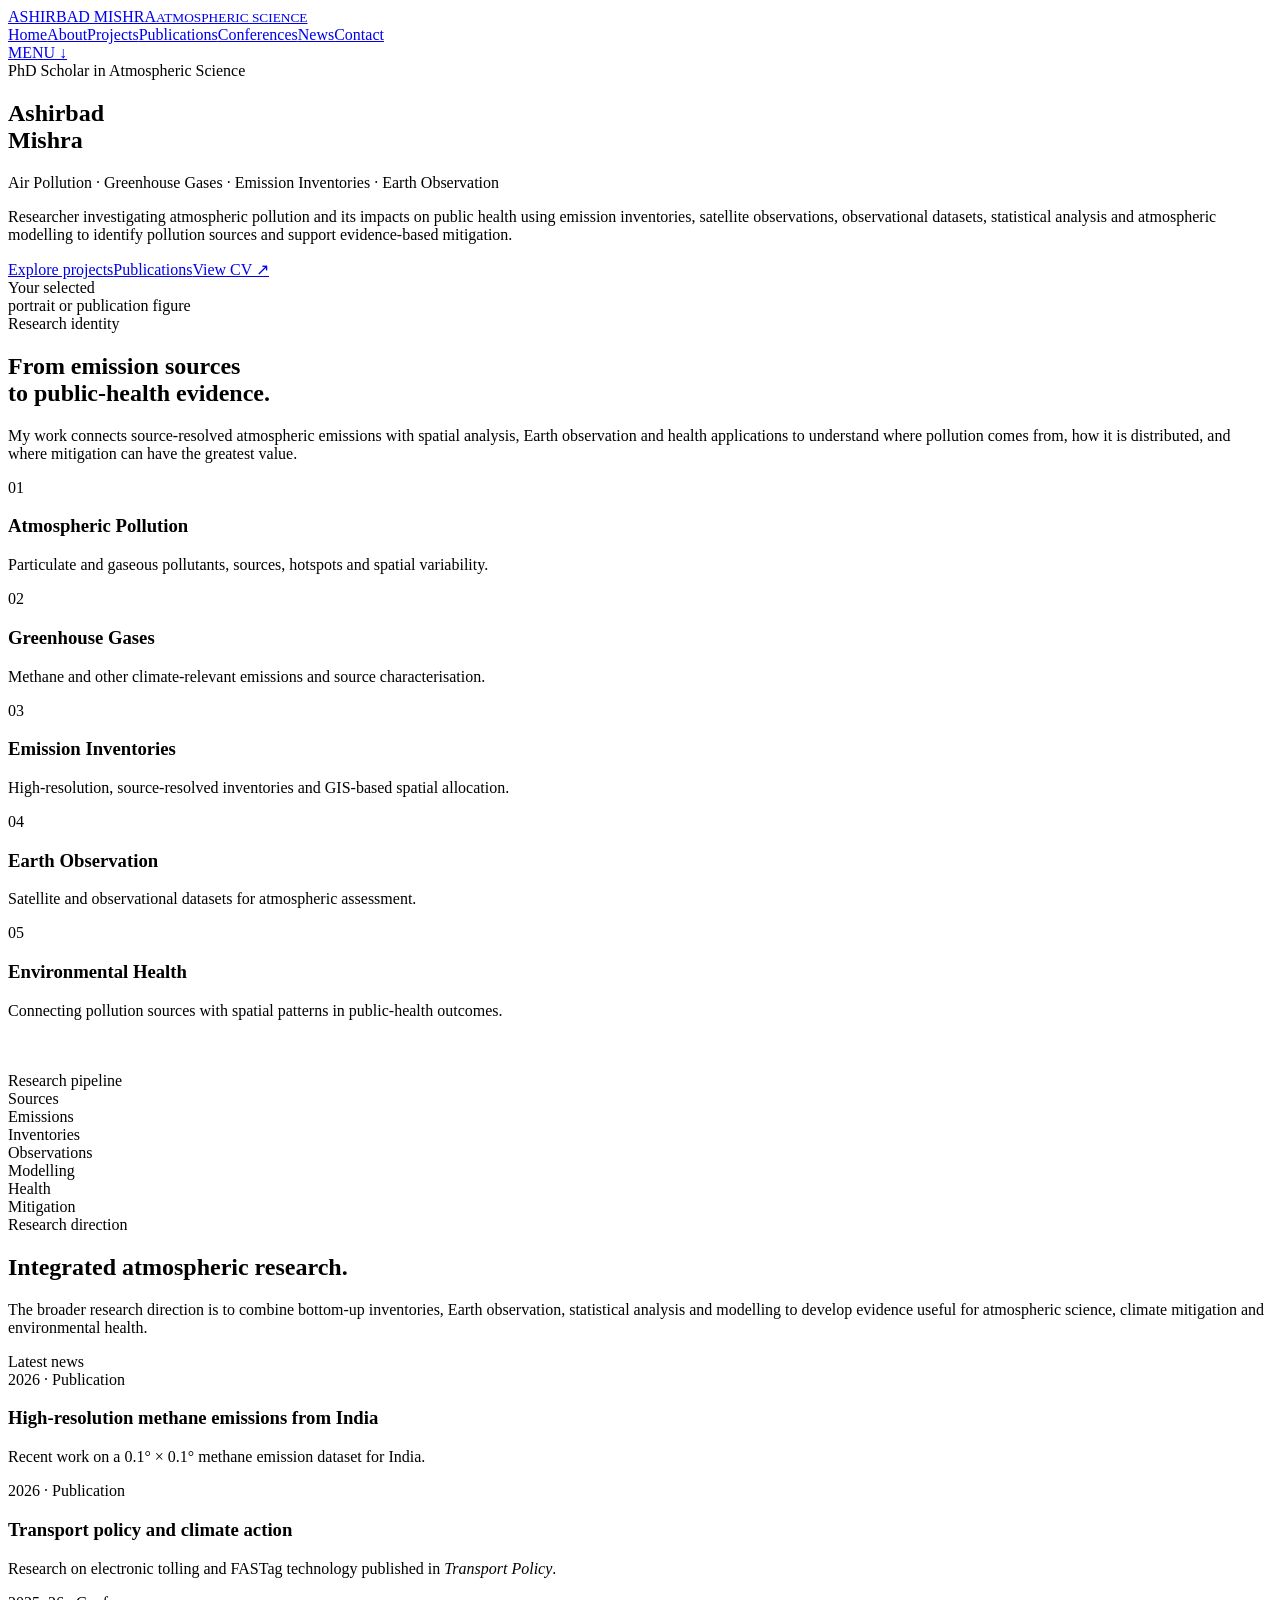
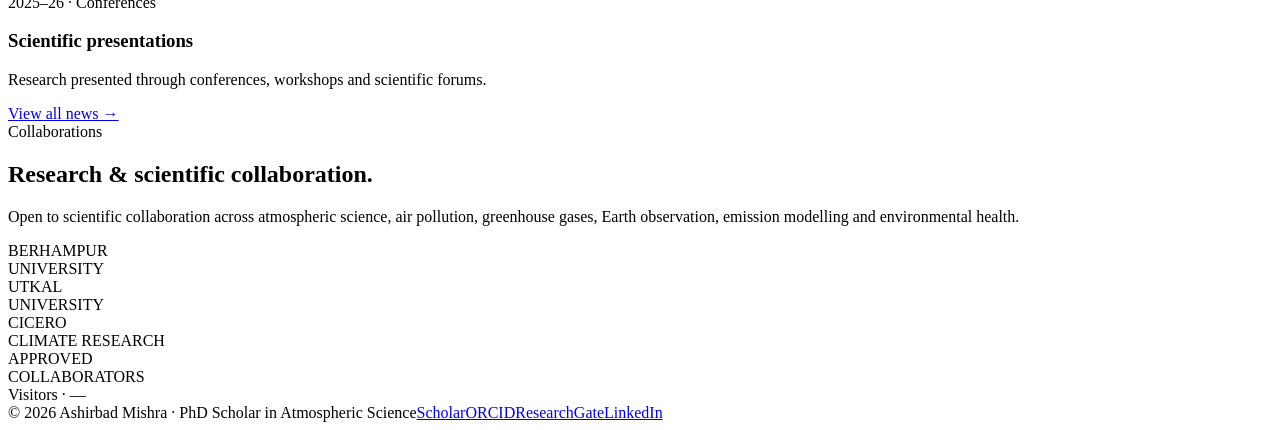
==== index.html @ ce5d40ec "Add files via upload" ====
<!doctype html><html><head><meta charset="utf-8"><meta name="viewport" content="width=device-width,initial-scale=1"><title>Ashirbad Mishra | Atmospheric Science</title><link rel="preconnect" href="https://fonts.googleapis.com"><link rel="preconnect" href="https://fonts.gstatic.com" crossorigin><link href="https://fonts.googleapis.com/css2?family=DM+Sans:wght@400;500;600;700&family=Manrope:wght@500;600;700;800&display=swap" rel="stylesheet"><link rel="stylesheet" href="css/style.css"></head><body><header><div class="wrap nav"><a class="brand" href="index.html">ASHIRBAD MISHRA<small>ATMOSPHERIC SCIENCE</small></a><nav><a href="index.html">Home</a><a href="about.html">About</a><a href="projects.html">Projects</a><a href="publications.html">Publications</a><a href="conferences.html">Conferences</a><a href="news.html">News</a><a href="contact.html">Contact</a></nav><a class="mobile" href="about.html">MENU ↓</a></div></header><main>
<section class="hero"><div class="wrap hero-grid"><div><div class="kicker">PhD Scholar in Atmospheric Science</div><h1>Ashirbad<br>Mishra</h1><div class="role">Air Pollution · Greenhouse Gases · Emission Inventories · Earth Observation</div><p>Researcher investigating atmospheric pollution and its impacts on public health using emission inventories, satellite observations, observational datasets, statistical analysis and atmospheric modelling to identify pollution sources and support evidence-based mitigation.</p><div class="links"><a class="btn primary" href="projects.html">Explore projects</a><a class="btn" href="publications.html">Publications</a><a class="btn" href="assets/CV_Ashirbad_Mishra.pdf" target="_blank">View CV ↗</a></div></div><div class="hero-visual">Your selected<br>portrait or publication figure</div></div></section>
<section><div class="wrap"><div class="eyebrow">Research identity</div><h2>From emission sources<br>to public-health evidence.</h2><p class="lead">My work connects source-resolved atmospheric emissions with spatial analysis, Earth observation and health applications to understand where pollution comes from, how it is distributed, and where mitigation can have the greatest value.</p><div class="themes"><div class="theme"><span>01</span><h3>Atmospheric Pollution</h3><p>Particulate and gaseous pollutants, sources, hotspots and spatial variability.</p></div><div class="theme"><span>02</span><h3>Greenhouse Gases</h3><p>Methane and other climate-relevant emissions and source characterisation.</p></div><div class="theme"><span>03</span><h3>Emission Inventories</h3><p>High-resolution, source-resolved inventories and GIS-based spatial allocation.</p></div><div class="theme"><span>04</span><h3>Earth Observation</h3><p>Satellite and observational datasets for atmospheric assessment.</p></div><div class="theme"><span>05</span><h3>Environmental Health</h3><p>Connecting pollution sources with spatial patterns in public-health outcomes.</p></div></div><div class="eyebrow" style="margin-top:52px">Research pipeline</div><div class="pipeline"><div class="pipe">Sources</div><div class="pipe">Emissions</div><div class="pipe">Inventories</div><div class="pipe">Observations</div><div class="pipe">Modelling</div><div class="pipe">Health</div><div class="pipe">Mitigation</div></div></div></section>
<section><div class="wrap home-latest"><div><div class="eyebrow">Research direction</div><h2>Integrated atmospheric research.</h2><p class="lead">The broader research direction is to combine bottom-up inventories, Earth observation, statistical analysis and modelling to develop evidence useful for atmospheric science, climate mitigation and environmental health.</p></div><div><div class="eyebrow">Latest news</div><div class="news-item"><div class="news-meta">2026 · Publication</div><h3>High-resolution methane emissions from India</h3><p>Recent work on a 0.1° × 0.1° methane emission dataset for India.</p></div><div class="news-item"><div class="news-meta">2026 · Publication</div><h3>Transport policy and climate action</h3><p>Research on electronic tolling and FASTag technology published in <em>Transport Policy</em>.</p></div><div class="news-item"><div class="news-meta">2025–26 · Conferences</div><h3>Scientific presentations</h3><p>Research presented through conferences, workshops and scientific forums.</p></div><a class="doi" href="news.html">View all news →</a></div></div></section>
<section><div class="wrap collabs"><div><div class="eyebrow">Collaborations</div><h2>Research & scientific collaboration.</h2><p class="lead">Open to scientific collaboration across atmospheric science, air pollution, greenhouse gases, Earth observation, emission modelling and environmental health.</p></div><div class="logos"><div class="logo-box">BERHAMPUR<br>UNIVERSITY</div><div class="logo-box">UTKAL<br>UNIVERSITY</div><div class="logo-box">CICERO<br>CLIMATE RESEARCH</div><div class="logo-box">APPROVED<br>COLLABORATORS</div></div></div></section>
<div class="counter">Visitors · <span id="visitor-count">—</span></div></main><footer><div class="wrap footer"><span>© 2026 Ashirbad Mishra · PhD Scholar in Atmospheric Science</span><span class="footer-links"><a href="https://scholar.google.com/citations?user=b5Xo5PAAAAAJ&hl=en">Scholar</a><a href="https://orcid.org/0009-0001-2352-3678">ORCID</a><a href="https://www.researchgate.net/profile/Ashirbad-Mishra-4">ResearchGate</a><a href="https://www.linkedin.com/in/ashirbad-mishra-577418106">LinkedIn</a></span></div></footer><script src="js/main.js"></script></body></html>
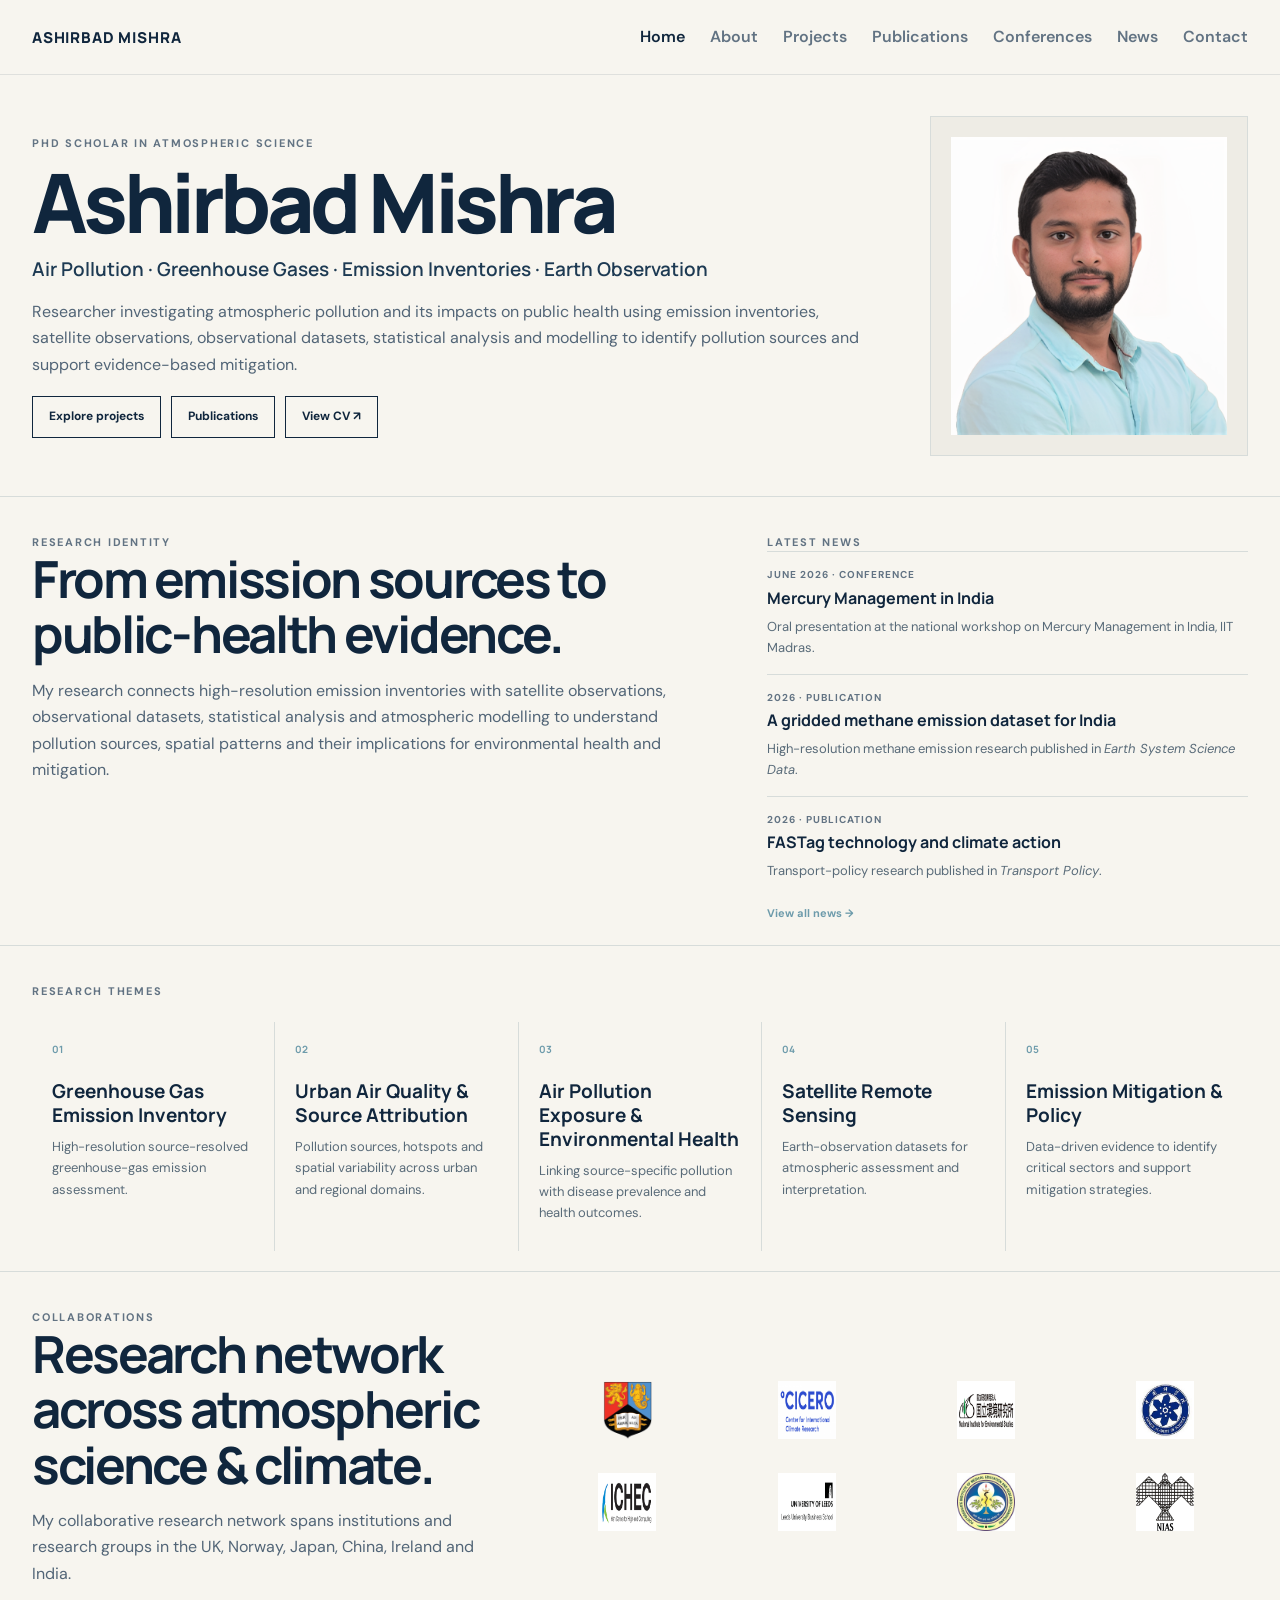
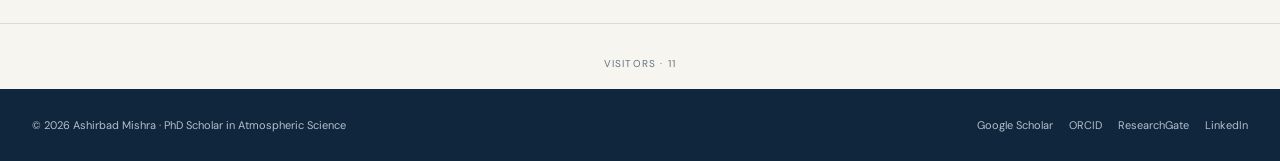
==== commit f499c700: "Add files via upload" ====
--- a/index.html
+++ b/index.html
@@ -1,6 +1,46 @@
-<!doctype html><html><head><meta charset="utf-8"><meta name="viewport" content="width=device-width,initial-scale=1"><title>Ashirbad Mishra | Atmospheric Science</title><link rel="preconnect" href="https://fonts.googleapis.com"><link rel="preconnect" href="https://fonts.gstatic.com" crossorigin><link href="https://fonts.googleapis.com/css2?family=DM+Sans:wght@400;500;600;700&family=Manrope:wght@500;600;700;800&display=swap" rel="stylesheet"><link rel="stylesheet" href="css/style.css"></head><body><header><div class="wrap nav"><a class="brand" href="index.html">ASHIRBAD MISHRA<small>ATMOSPHERIC SCIENCE</small></a><nav><a href="index.html">Home</a><a href="about.html">About</a><a href="projects.html">Projects</a><a href="publications.html">Publications</a><a href="conferences.html">Conferences</a><a href="news.html">News</a><a href="contact.html">Contact</a></nav><a class="mobile" href="about.html">MENU ↓</a></div></header><main>
-<section class="hero"><div class="wrap hero-grid"><div><div class="kicker">PhD Scholar in Atmospheric Science</div><h1>Ashirbad<br>Mishra</h1><div class="role">Air Pollution · Greenhouse Gases · Emission Inventories · Earth Observation</div><p>Researcher investigating atmospheric pollution and its impacts on public health using emission inventories, satellite observations, observational datasets, statistical analysis and atmospheric modelling to identify pollution sources and support evidence-based mitigation.</p><div class="links"><a class="btn primary" href="projects.html">Explore projects</a><a class="btn" href="publications.html">Publications</a><a class="btn" href="assets/CV_Ashirbad_Mishra.pdf" target="_blank">View CV ↗</a></div></div><div class="hero-visual">Your selected<br>portrait or publication figure</div></div></section>
-<section><div class="wrap"><div class="eyebrow">Research identity</div><h2>From emission sources<br>to public-health evidence.</h2><p class="lead">My work connects source-resolved atmospheric emissions with spatial analysis, Earth observation and health applications to understand where pollution comes from, how it is distributed, and where mitigation can have the greatest value.</p><div class="themes"><div class="theme"><span>01</span><h3>Atmospheric Pollution</h3><p>Particulate and gaseous pollutants, sources, hotspots and spatial variability.</p></div><div class="theme"><span>02</span><h3>Greenhouse Gases</h3><p>Methane and other climate-relevant emissions and source characterisation.</p></div><div class="theme"><span>03</span><h3>Emission Inventories</h3><p>High-resolution, source-resolved inventories and GIS-based spatial allocation.</p></div><div class="theme"><span>04</span><h3>Earth Observation</h3><p>Satellite and observational datasets for atmospheric assessment.</p></div><div class="theme"><span>05</span><h3>Environmental Health</h3><p>Connecting pollution sources with spatial patterns in public-health outcomes.</p></div></div><div class="eyebrow" style="margin-top:52px">Research pipeline</div><div class="pipeline"><div class="pipe">Sources</div><div class="pipe">Emissions</div><div class="pipe">Inventories</div><div class="pipe">Observations</div><div class="pipe">Modelling</div><div class="pipe">Health</div><div class="pipe">Mitigation</div></div></div></section>
-<section><div class="wrap home-latest"><div><div class="eyebrow">Research direction</div><h2>Integrated atmospheric research.</h2><p class="lead">The broader research direction is to combine bottom-up inventories, Earth observation, statistical analysis and modelling to develop evidence useful for atmospheric science, climate mitigation and environmental health.</p></div><div><div class="eyebrow">Latest news</div><div class="news-item"><div class="news-meta">2026 · Publication</div><h3>High-resolution methane emissions from India</h3><p>Recent work on a 0.1° × 0.1° methane emission dataset for India.</p></div><div class="news-item"><div class="news-meta">2026 · Publication</div><h3>Transport policy and climate action</h3><p>Research on electronic tolling and FASTag technology published in <em>Transport Policy</em>.</p></div><div class="news-item"><div class="news-meta">2025–26 · Conferences</div><h3>Scientific presentations</h3><p>Research presented through conferences, workshops and scientific forums.</p></div><a class="doi" href="news.html">View all news →</a></div></div></section>
-<section><div class="wrap collabs"><div><div class="eyebrow">Collaborations</div><h2>Research & scientific collaboration.</h2><p class="lead">Open to scientific collaboration across atmospheric science, air pollution, greenhouse gases, Earth observation, emission modelling and environmental health.</p></div><div class="logos"><div class="logo-box">BERHAMPUR<br>UNIVERSITY</div><div class="logo-box">UTKAL<br>UNIVERSITY</div><div class="logo-box">CICERO<br>CLIMATE RESEARCH</div><div class="logo-box">APPROVED<br>COLLABORATORS</div></div></div></section>
-<div class="counter">Visitors · <span id="visitor-count">—</span></div></main><footer><div class="wrap footer"><span>© 2026 Ashirbad Mishra · PhD Scholar in Atmospheric Science</span><span class="footer-links"><a href="https://scholar.google.com/citations?user=b5Xo5PAAAAAJ&hl=en">Scholar</a><a href="https://orcid.org/0009-0001-2352-3678">ORCID</a><a href="https://www.researchgate.net/profile/Ashirbad-Mishra-4">ResearchGate</a><a href="https://www.linkedin.com/in/ashirbad-mishra-577418106">LinkedIn</a></span></div></footer><script src="js/main.js"></script></body></html>+<!doctype html><html lang="en"><head><meta charset="utf-8"><meta name="viewport" content="width=device-width,initial-scale=1"><meta name="description" content="Ashirbad Mishra — atmospheric science researcher."><link rel="preconnect" href="https://fonts.googleapis.com"><link rel="preconnect" href="https://fonts.gstatic.com" crossorigin><link href="https://fonts.googleapis.com/css2?family=DM+Sans:wght@400;500;600;700&family=Manrope:wght@500;600;700;800&display=swap" rel="stylesheet"><link rel="stylesheet" href="css/style.css"><title>Ashirbad Mishra | Atmospheric Science</title></head><body><header><div class="wrap nav"><a class="brand" href="index.html">ASHIRBAD MISHRA</a><nav><a href="index.html">Home</a><a href="about.html">About</a><a href="projects.html">Projects</a><a href="publications.html">Publications</a><a href="conferences.html">Conferences</a><a href="news.html">News</a><a href="contact.html">Contact</a></nav></div></header><main>
+<section class="hero"><div class="wrap hero-grid"><div><!-- EDIT TEXT: professional title / current position -->
+<div class="kicker">PhD Scholar in Atmospheric Science</div><!-- EDIT TEXT: name -->
+<h1>Ashirbad Mishra</h1><!-- EDIT TEXT: research keywords shown in the hero -->
+<div class="role">Air Pollution · Greenhouse Gases · Emission Inventories · Earth Observation</div><!-- EDIT TEXT: hero research summary -->
+<p>Researcher investigating atmospheric pollution and its impacts on public health using emission inventories, satellite observations, observational datasets, statistical analysis and modelling to identify pollution sources and support evidence-based mitigation.</p><div class="links"><a class="btn primary" href="projects.html">Explore projects</a><a class="btn" href="publications.html">Publications</a><a class="btn" href="assets/CV_Ashirbad_Mishra.pdf" target="_blank">View CV ↗</a></div></div><!-- EDIT IMAGE: replace assets/images/Ashirbad Photo.png when you want a different hero portrait. -->
+<div class="hero-image">
+  <img src="assets/images/Ashirbad Photo.png" alt="Ashirbad Mishra">
+</div></div></section>
+<section><div class="wrap intro-grid"><div><!-- EDIT TEXT: research identity section -->
+<div class="eyebrow">Research identity</div><h2>From emission sources to public-health evidence.</h2><p class="lead">My research connects high-resolution emission inventories with satellite observations, observational datasets, statistical analysis and atmospheric modelling to understand pollution sources, spatial patterns and their implications for environmental health and mitigation.</p></div><div><!-- EDIT TEXT: latest-news items can be updated here -->
+<div class="eyebrow">Latest news</div>
+<div class="news-item"><div class="news-meta">June 2026 · Conference</div><h3>Mercury Management in India</h3><p>Oral presentation at the national workshop on Mercury Management in India, IIT Madras.</p></div>
+<div class="news-item"><div class="news-meta">2026 · Publication</div><h3>A gridded methane emission dataset for India</h3><p>High-resolution methane emission research published in <em>Earth System Science Data</em>.</p></div>
+<div class="news-item"><div class="news-meta">2026 · Publication</div><h3>FASTag technology and climate action</h3><p>Transport-policy research published in <em>Transport Policy</em>.</p></div>
+<a class="doi" href="news.html">View all news →</a></div></div></section>
+<section><div class="wrap"><!-- EDIT TEXT: research themes -->
+<div class="eyebrow">Research themes</div><div class="themes">
+<div class="theme"><span>01</span><h3>Greenhouse Gas Emission Inventory</h3><p>High-resolution source-resolved greenhouse-gas emission assessment.</p></div>
+<div class="theme"><span>02</span><h3>Urban Air Quality & Source Attribution</h3><p>Pollution sources, hotspots and spatial variability across urban and regional domains.</p></div>
+<div class="theme"><span>03</span><h3>Air Pollution Exposure & Environmental Health</h3><p>Linking source-specific pollution with disease prevalence and health outcomes.</p></div>
+<div class="theme"><span>04</span><h3>Satellite Remote Sensing</h3><p>Earth-observation datasets for atmospheric assessment and interpretation.</p></div>
+<div class="theme"><span>05</span><h3>Emission Mitigation & Policy</h3><p>Data-driven evidence to identify critical sectors and support mitigation strategies.</p></div>
+</div></div></section>
+<section><div class="wrap collabs"><div><div class="eyebrow">Collaborations</div><h2>Research network across atmospheric science & climate.</h2><p class="lead">My collaborative research network spans institutions and research groups in the UK, Norway, Japan, China, Ireland and India.</p></div><div class="logos">
+<!-- EDIT LOGO: replace the image path/alt text when an institution's approved logo changes. -->
+<div class="logo-box"><img src="assets/logos/Birmingham.png" alt="University of Birmingham"></div>
+<div class="logo-box"><img src="assets/logos/Cicero.png" alt="CICERO, Norway"></div>
+<div class="logo-box"><img src="assets/logos/logo-nies.png" alt="National Institute for Environmental Studies, Japan"></div>
+<div class="logo-box"><img src="assets/logos/download-cHIENA.jpeg" alt="Chinese Academy of Sciences, China"></div>
+<div class="logo-box"><img src="assets/logos/ICHEC.png" alt="ICHEC, Ireland"></div>
+<div class="logo-box"><img src="assets/logos/download-LEEDS.png" alt="University of Leeds"></div>
+<div class="logo-box"><img src="assets/logos/PGIMER.jpeg" alt="PGIMER, India"></div>
+<div class="logo-box"><img src="assets/logos/National_Institute_of_Advanced_Studies_Logo.png" alt="National Institute of Advanced Studies, India"></div>
+</div></div></section>
+<div class="counter">Visitors · <span id="visitor-count">—</span></div></main><footer><div class="wrap footer"><span>© 2026 Ashirbad Mishra · PhD Scholar in Atmospheric Science</span><span class="footer-links"><a href="https://scholar.google.com/citations?user=b5Xo5PAAAAAJ&hl=en" target="_blank">Google Scholar</a><a href="https://orcid.org/0009-0001-2352-3678" target="_blank">ORCID</a><a href="https://www.researchgate.net/profile/Ashirbad-Mishra-4" target="_blank">ResearchGate</a><a href="https://www.linkedin.com/in/ashirbad-mishra-577418106" target="_blank">LinkedIn</a></span></div></footer><script src="js/main.js"></script><script>const k="am_visit_count";let c=Number(localStorage.getItem(k)||10);c++;localStorage.setItem(k,c);document.getElementById("visitor-count").textContent=c.toLocaleString();</script>
+<script>
+(function () {
+    const visitorCount = 10;
+    const counter = document.querySelector('[data-visitor-count]');
+    if (counter) counter.textContent = visitorCount.toLocaleString();
+    localStorage.setItem('visitorCount', String(visitorCount));
+})();
+</script>
+
+</body></html>
--- a/css/style.css
+++ b/css/style.css
@@ -0,0 +1,174 @@
+:root{--navy:#10263d;--navy2:#1d3a53;--slate:#627383;--muted:#8b98a2;--paper:#f7f5ef;--white:#fffdf8;--line:#d7dcda;--accent:#6d9bab;--max:1320px}
+*{box-sizing:border-box}html{scroll-behavior:smooth}body{margin:0;background:var(--paper);color:var(--navy);font-family:"DM Sans",Arial,sans-serif;line-height:1.65}a{color:inherit;text-decoration:none}img{max-width:100%;display:block}.wrap{width:min(var(--max),calc(100% - 64px));margin:auto}
+header{position:sticky;top:0;z-index:20;background:rgba(247,245,239,.96);backdrop-filter:blur(14px);border-bottom:1px solid rgba(16,38,61,.1)}.nav{min-height:74px;display:flex;align-items:center;justify-content:space-between;gap:30px}.brand{font:800 15px/1 Manrope,Arial;letter-spacing:.055em;white-space:nowrap}nav{display:flex;gap:25px;font-size:16px;font-weight:600;color:var(--slate)}nav a:hover,nav a.active{color:var(--navy)}
+.hero{padding:25px 0 40px;border-bottom:1px solid var(--line)}.hero-grid{display:grid;grid-template-columns:minmax(0,1.45fr) minmax(280px,.55fr);gap:60px;align-items:center}.kicker,.eyebrow{font-size:11px;letter-spacing:.16em;text-transform:uppercase;color:var(--slate);font-weight:700}.hero h1{font:800 clamp(46px,7vw,82px)/.98 Manrope,Arial;letter-spacing:-.055em;margin:10px 0 14px;white-space:nowrap}.role{font:600 19px/1.4 Manrope,Arial;color:var(--navy2);margin-bottom:12px}.hero p,.lead{max-width:850px;color:#526577;font-size:16px}.hero-image{aspect-ratio:auto;border:1px solid var(--line);background:#eeece5;display:flex;align-items:center;justify-content:center;text-align:center;color:var(--muted);font-size:10px;letter-spacing:.13em;text-transform:uppercase;padding:20px}.hero-image img{width:100%;height:100%;object-fit:cover;object-position:center;border:0}.links{display:flex;gap:10px;flex-wrap:wrap;margin-top:18px}.btn{display:inline-flex;align-items:center;justify-content:center;border:1px solid var(--navy);padding:10px 16px;font-size:12px;font-weight:700;min-height:42px;background:transparent}.btn.primary{background:transparent;color:var(--navy)}
+section{padding:20px 0;border-bottom:1px solid var(--line)}h2{font:700 clamp(34px,4vw,52px)/1.08 Manrope,Arial;letter-spacing:-.045em;margin:0 0 10px}h3{font:700 19px/1.25 Manrope,Arial;margin:0 0 8px}.intro-grid{display:grid;grid-template-columns:minmax(0,1fr) minmax(310px,.7fr);gap:48px}.news-item{padding:15px 0;border-top:1px solid var(--line)}.news-meta{font-size:10px;text-transform:uppercase;letter-spacing:.1em;color:var(--slate);font-weight:700}.news-item h3{font-size:16px;margin-top:4px}.news-item p{margin:0;color:#596b79;font-size:13px}
+.themes{display:grid;grid-template-columns:repeat(5,minmax(0,1fr));gap:1px;background:var(--line);margin-top:22px}.theme{background:var(--paper);padding:20px;min-height:150px}.theme span,.tag{font:700 10px Manrope,Arial;color:var(--accent);display:block;margin-bottom:24px}.theme p,.project p{font-size:13px;color:#596b79;margin:0 0 7px}.project p:last-child{margin-bottom:0}.project strong{color:var(--navy);font-weight:700}.collabs{display:grid;grid-template-columns:.8fr 1.2fr;gap:44px;align-items:center}.logos{display:grid;grid-template-columns:repeat(4,minmax(0,1fr));gap:14px}.logo-box{min-height:78px;border:none;display:flex;align-items:center;justify-content:center;text-align:center;padding:10px;color:#7e8c96;font-size:10px}.logo-box img{max-width:100%;max-height:58px;width:auto;height:auto;object-fit:contain}.counter{text-align:center;padding:16px 0;font-size:10px;color:var(--slate);letter-spacing:.12em;text-transform:uppercase}
+.page-head{padding:20px 0 28px;border-bottom:1px solid var(--line)}.page-title{font:700 clamp(42px,5vw,66px)/1.05 Manrope,Arial;letter-spacing:-.05em;margin:4px 0 8px}.page-head p{max-width:850px;color:#596b79;font-size:15px;margin:0}.content{padding:36px 0 55px}.two-col{display:grid;grid-template-columns:minmax(0,1fr) minmax(0,1fr);gap:72px}.timeline{border-top:1px solid var(--line)}.tl{display:grid;grid-template-columns:130px 1fr;gap:25px;padding:19px 0;border-bottom:1px solid var(--line)}.tl time{font-size:11px;color:var(--slate);font-weight:700}.tl p{margin:0;font-size:14px;color:#566777}.skills{display:flex;flex-wrap:wrap;gap:8px}.skill{border:1px solid var(--line);padding:6px 9px;font-size:11px;color:var(--slate)}.metric-grid{display:grid;grid-template-columns:repeat(5,minmax(0,1fr));gap:1px;background:var(--line);margin:0 0 30px}.metric{background:var(--paper);padding:22px}.metric strong{font:800 30px Manrope,Arial;display:block}.metric span{font-size:10px;color:var(--slate);text-transform:uppercase;letter-spacing:.08em}
+.project-grid{display:grid;grid-template-columns:1fr;gap:18px}.project{border:1px solid var(--line);padding:22px;min-height:0}.pub-year,.conf-year{font:700 25px Manrope,Arial;margin:42px 0 10px}.pub,.conf{border-top:1px solid var(--line);padding:20px 0}.pub-title,.conf-title{font:700 17px/1.4 Manrope,Arial}.authors,.venue{font-size:13px;color:#596b79;margin-top:6px}.venue{font-style:italic}.doi{display:inline-block;margin-top:7px;color:var(--accent);font-size:11px;font-weight:700}.contrib{margin-top:9px;color:#425566;font-size:13px}.contrib strong{color:var(--navy)}.conf-type{font-size:11px;font-weight:700;margin-top:9px}.conf-description{max-width:900px;color:#596b79;font-size:13px;margin-top:7px}
+.contact-grid{display:grid;grid-template-columns:.7fr 1.3fr;gap:52px}.contact-list{display:grid;gap:12px;margin-top:18px;font-size:14px}.contact-note{font-size:13px;color:#637381}.form-grid{display:grid;grid-template-columns:1fr 1fr;gap:16px}.field{display:flex;flex-direction:column;gap:6px}.full{grid-column:1/-1}label{font-size:10px;font-weight:700;color:var(--slate);text-transform:uppercase;letter-spacing:.09em}input,textarea,select{font:14px "DM Sans";padding:12px 13px;background:var(--white);border:1px solid var(--line);color:var(--navy);min-height:44px}textarea{min-height:150px;resize:vertical}.edit-note{background:#eef2f0;border:1px solid var(--line);padding:13px 15px;font-size:12px;color:#566777;margin-bottom:24px}
+footer{background:var(--navy);color:#b4c0c9;padding:27px 0;font-size:11px}.footer{display:flex;justify-content:space-between;gap:20px}.footer-links{display:flex;gap:16px}
+@media(max-width:1050px){.themes{grid-template-columns:repeat(2,1fr)}.intro-grid,.collabs,.contact-grid,.two-col{grid-template-columns:1fr}.logos{grid-template-columns:repeat(4,1fr)}.hero-grid{grid-template-columns:1fr}.hero-image{max-width:330px}.project-grid{grid-template-columns:1fr}}
+@media(max-width:720px){.page-head p{white-space:normal}.wrap{width:min(var(--max),calc(100% - 40px))}.nav{min-height:66px}nav{display:none}.hero{padding:52px 0}.hero h1{font-size:45px;white-space:normal}.themes{grid-template-columns:1fr}.metric-grid{grid-template-columns:1fr 1fr}.logos{grid-template-columns:1fr 1fr}.tl{grid-template-columns:1fr;gap:4px}.form-grid{grid-template-columns:1fr}.full{grid-column:auto}.footer{flex-direction:column}.page-head{padding:44px 0 28px}}
+
+.page-head p{max-width:none;white-space:nowrap}.project-layout{display:grid;grid-template-columns:1.2fr 1fr;gap:36px}.counter strong{font:700 32px Manrope}
+
+/* --- Compact scholarly layout refinements --- */
+
+/* Balance the hero portrait with the left text column. */
+.hero-image img,
+.hero-photo img,
+.hero-portrait img {
+    max-height: 300px;
+    height: auto;
+    object-fit: cover;
+}
+
+.hero-image,
+.hero-photo,
+.hero-portrait {
+    align-self: center;
+}
+
+/* Tighter, more intentional page rhythm. */
+main section {
+    margin-bottom: 1rem;
+}
+
+.page-header {
+    margin-bottom: 1.25rem;
+}
+
+.page-header + section,
+.page-header + .section,
+.page-title + section {
+    margin-top: 0.75rem;
+}
+
+/* Publications and conferences: compact but breathable. */
+.publications-section,
+.conferences-section,
+.publication-list,
+.conference-list {
+    gap: 0.5rem;
+}
+
+.publication-item,
+.conference-item,
+.publication-card,
+.conference-card {
+    margin-bottom: 0.85rem;
+    padding-top: 0.85rem;
+    padding-bottom: 0.85rem;
+}
+
+.publication-item h3,
+.conference-item h3,
+.publication-card h3,
+.conference-card h3 {
+    margin-top: 0;
+    margin-bottom: 0.35rem;
+}
+
+.publication-item p,
+.conference-item p,
+.publication-card p,
+.conference-card p {
+    margin-top: 0.25rem;
+    margin-bottom: 0.35rem;
+}
+
+/* Reduce unnecessary vertical gaps between consecutive content blocks. */
+.content-section > * + *,
+section > * + * {
+    margin-top: 0.8rem;
+}
+
+@media (max-width: 768px) {
+    .hero-image img,
+    .hero-photo img,
+    .hero-portrait img {
+        max-height: 300px;
+    }
+
+    main section {
+        margin-bottom: 1rem;
+    }
+
+    .publication-item,
+    .conference-item,
+    .publication-card,
+    .conference-card {
+        margin-bottom: 0.65rem;
+        padding-top: 0.65rem;
+        padding-bottom: 0.65rem;
+    }
+}
+
+
+/* --- Final whitespace correction --- */
+
+/* Keep the hero shadow/card footprint exactly tied to the portrait height. */
+.hero-image,
+.hero-photo,
+.hero-portrait {
+    height: 340px;
+    max-height: 340px;
+    overflow: hidden;
+}
+
+.hero-image img,
+.hero-photo img,
+.hero-portrait img {
+    display: block;
+    height: 100%;
+    max-height: 300px;
+    width: 100%;
+    object-fit: cover;
+}
+
+/* Reduce the significant gap between navigation/header and page heading. */
+header + main,
+.site-header + main,
+.navbar + main,
+nav + main {
+    padding-top: 1rem !important;
+}
+
+.page-header,
+.page-title,
+main > .page-header:first-child,
+main > .page-title:first-child {
+    margin-top: 0 !important;
+    padding-top: 0 !important;
+    margin-bottom: 1rem !important;
+}
+
+.page-header + section,
+.page-title + section,
+.page-header + .section,
+.page-title + .section {
+    margin-top: 0.5rem !important;
+}
+
+@media (max-width: 768px) {
+    .hero-image,
+    .hero-photo,
+    .hero-portrait {
+        height: 360px;
+        max-height: 360px;
+    }
+
+    .hero-image img,
+    .hero-photo img,
+    .hero-portrait img {
+        max-height: 300px;
+    }
+
+    header + main,
+    .site-header + main,
+    .navbar + main,
+    nav + main {
+        padding-top: 0.75rem !important;
+    }
+}
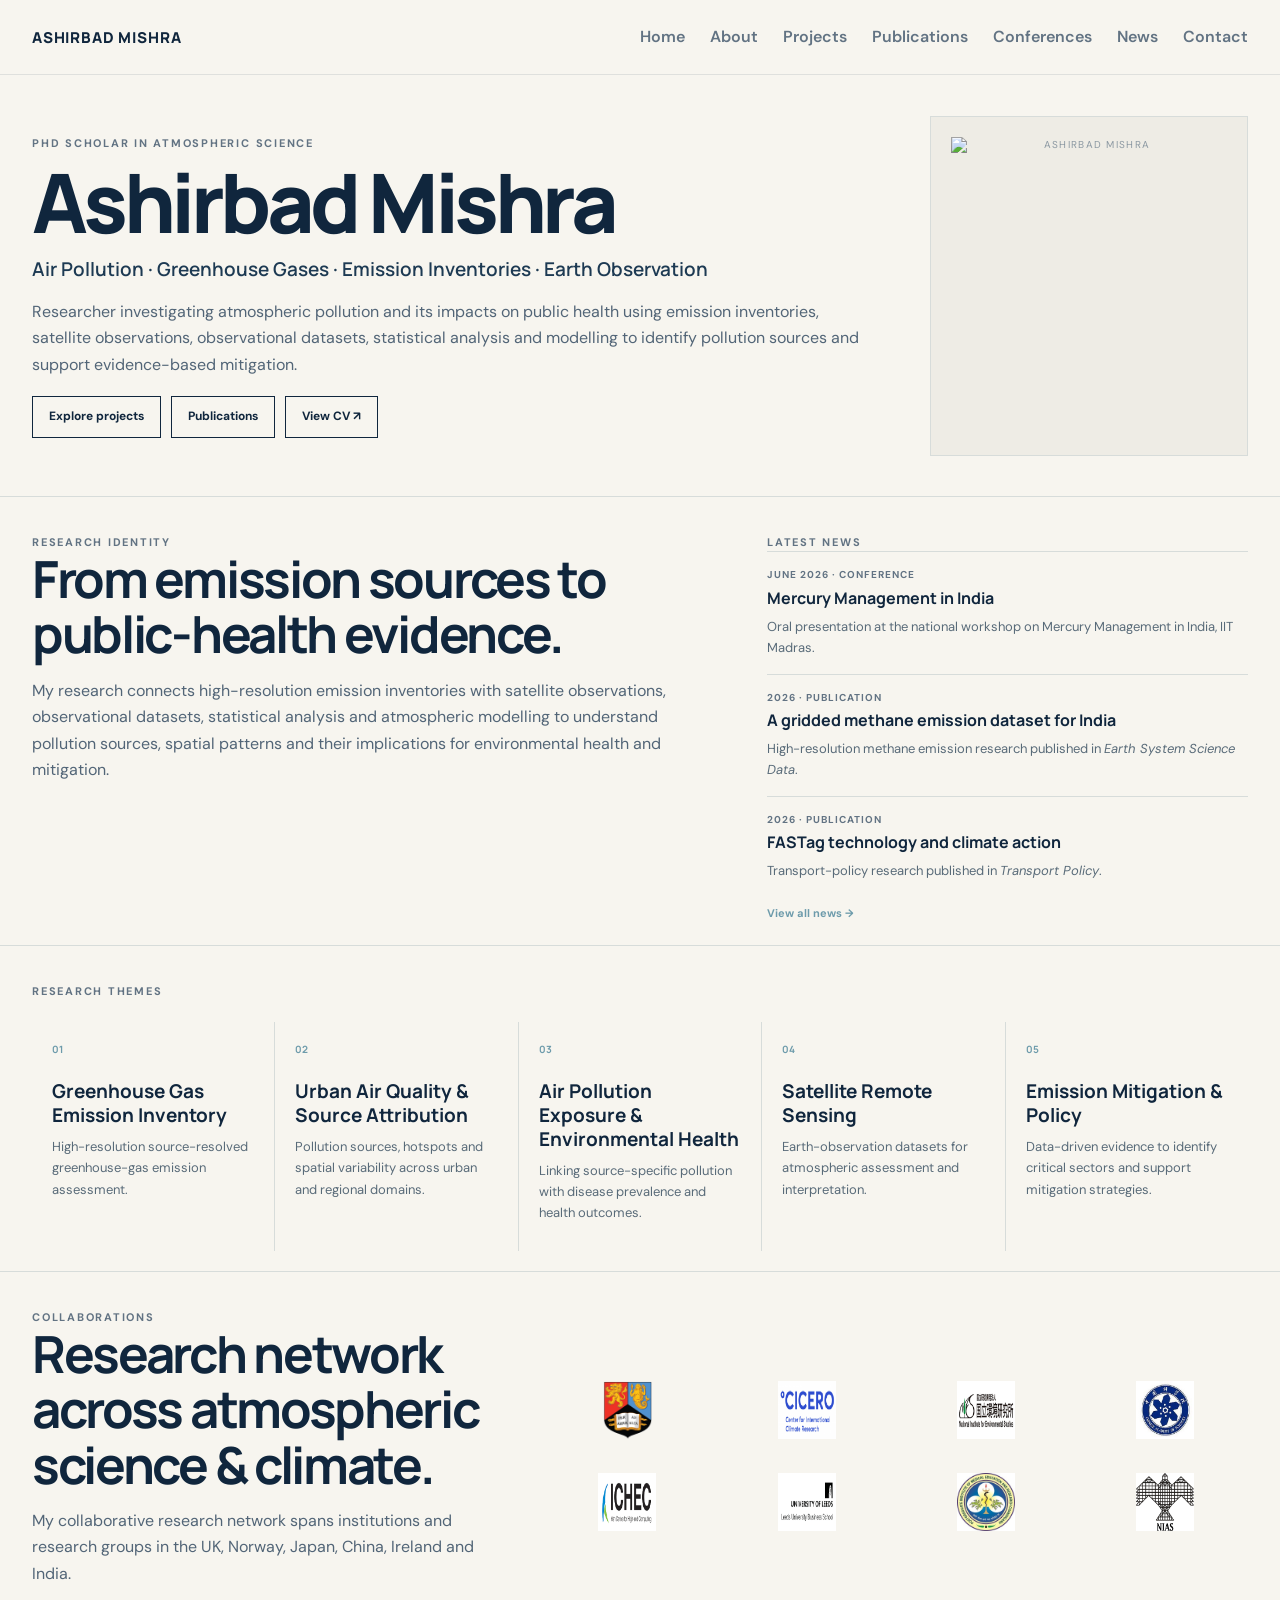
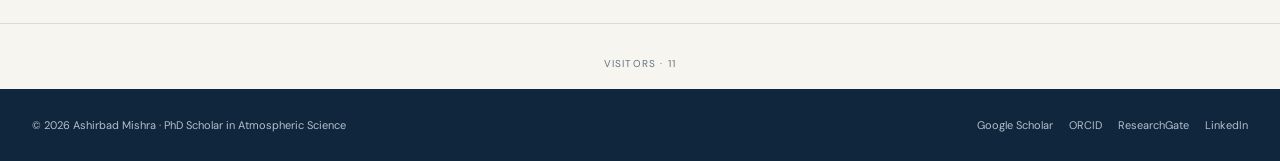
==== commit fa5c9d16: "Add files via upload" ====
--- a/index.html
+++ b/index.html
@@ -5,7 +5,7 @@
 <div class="role">Air Pollution · Greenhouse Gases · Emission Inventories · Earth Observation</div><!-- EDIT TEXT: hero research summary -->
 <p>Researcher investigating atmospheric pollution and its impacts on public health using emission inventories, satellite observations, observational datasets, statistical analysis and modelling to identify pollution sources and support evidence-based mitigation.</p><div class="links"><a class="btn primary" href="projects.html">Explore projects</a><a class="btn" href="publications.html">Publications</a><a class="btn" href="assets/CV_Ashirbad_Mishra.pdf" target="_blank">View CV ↗</a></div></div><!-- EDIT IMAGE: replace assets/images/Ashirbad Photo.png when you want a different hero portrait. -->
 <div class="hero-image">
-  <img src="assets/images/Ashirbad Photo.png" alt="Ashirbad Mishra">
+  <img src="assets/images/Ashirbad_Photo.png" alt="Ashirbad Mishra">
 </div></div></section>
 <section><div class="wrap intro-grid"><div><!-- EDIT TEXT: research identity section -->
 <div class="eyebrow">Research identity</div><h2>From emission sources to public-health evidence.</h2><p class="lead">My research connects high-resolution emission inventories with satellite observations, observational datasets, statistical analysis and atmospheric modelling to understand pollution sources, spatial patterns and their implications for environmental health and mitigation.</p></div><div><!-- EDIT TEXT: latest-news items can be updated here -->
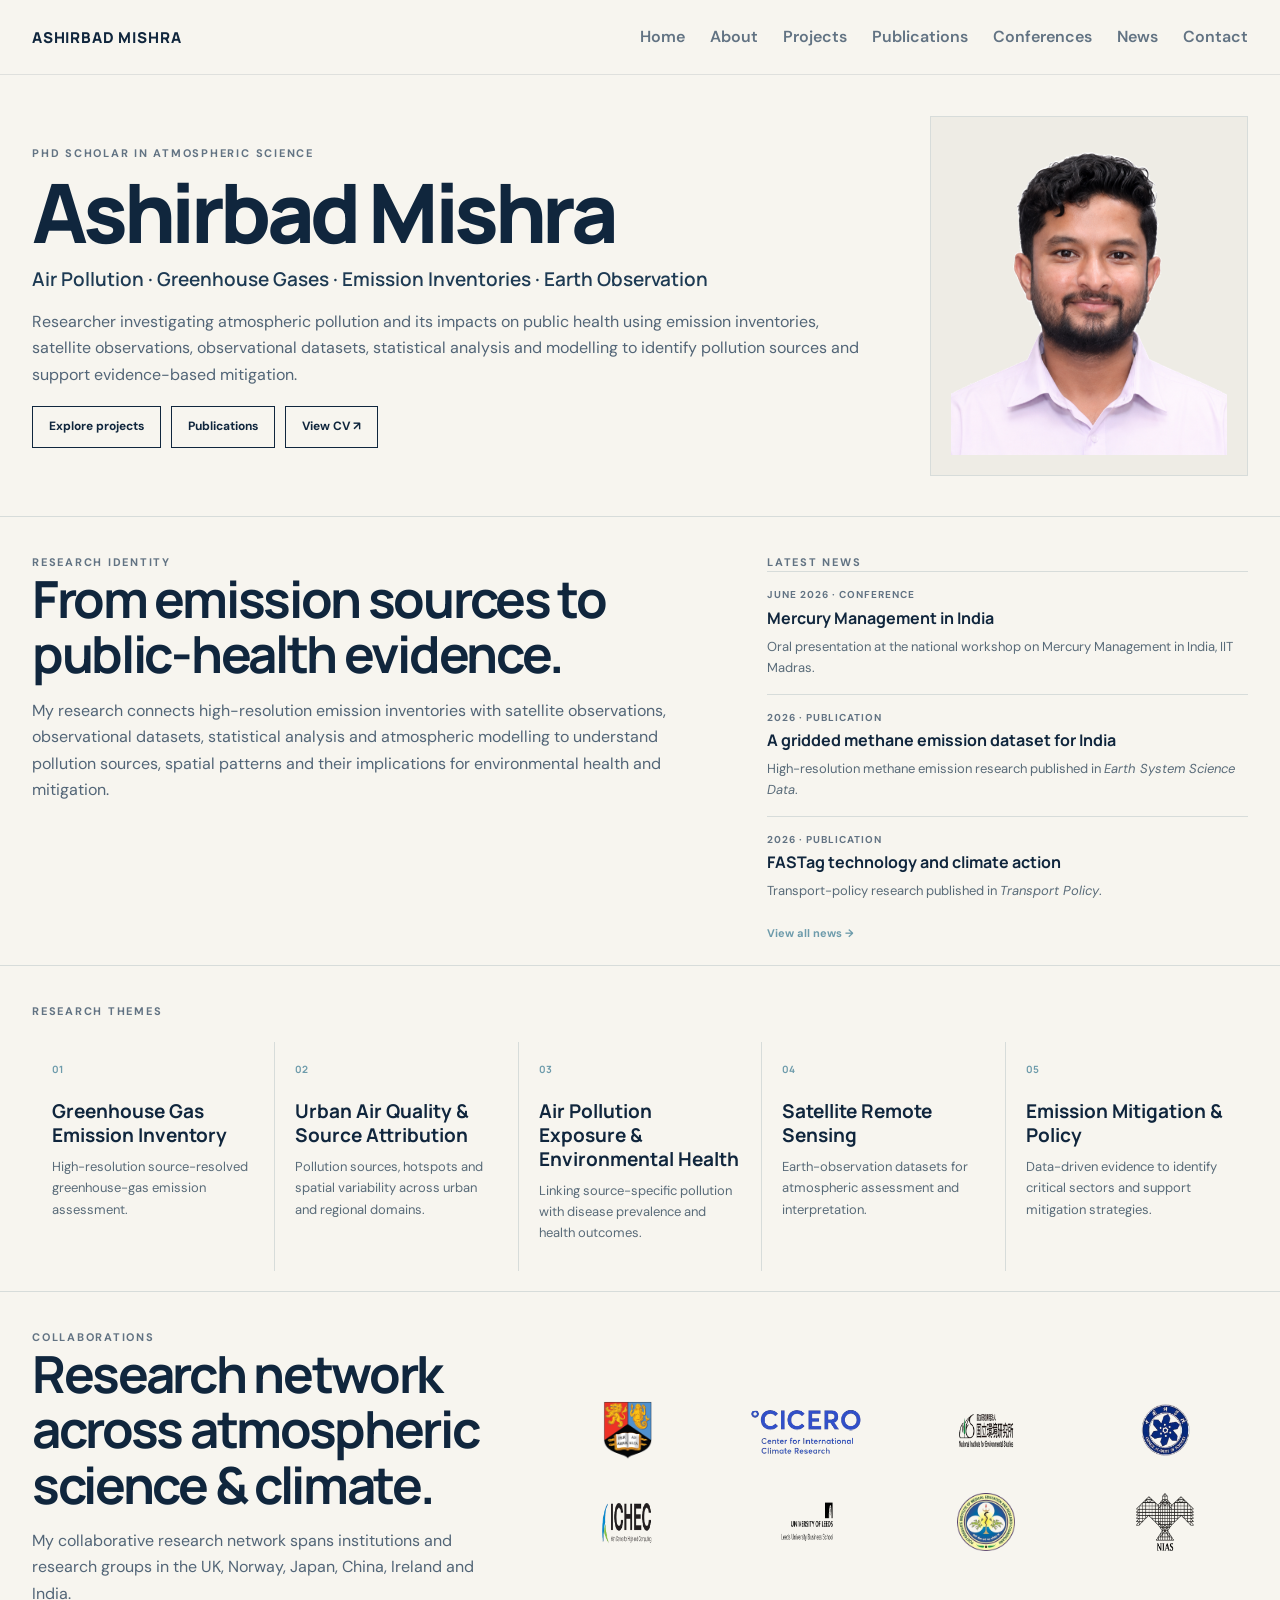
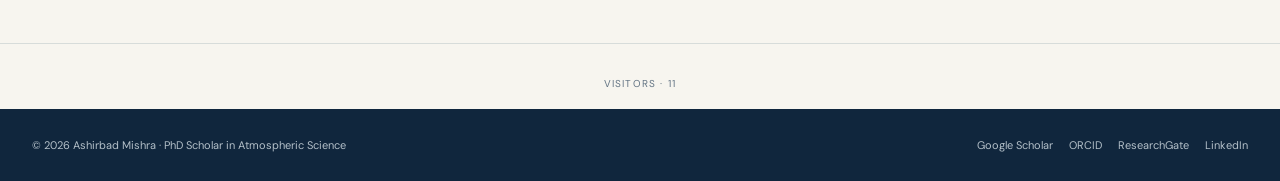
==== commit e474f88b: "Add files via upload" ====
--- a/index.html
+++ b/index.html
@@ -1,4 +1,4 @@
-<!doctype html><html lang="en"><head><meta charset="utf-8"><meta name="viewport" content="width=device-width,initial-scale=1"><meta name="description" content="Ashirbad Mishra — atmospheric science researcher."><link rel="preconnect" href="https://fonts.googleapis.com"><link rel="preconnect" href="https://fonts.gstatic.com" crossorigin><link href="https://fonts.googleapis.com/css2?family=DM+Sans:wght@400;500;600;700&family=Manrope:wght@500;600;700;800&display=swap" rel="stylesheet"><link rel="stylesheet" href="css/style.css"><title>Ashirbad Mishra | Atmospheric Science</title></head><body><header><div class="wrap nav"><a class="brand" href="index.html">ASHIRBAD MISHRA</a><nav><a href="index.html">Home</a><a href="about.html">About</a><a href="projects.html">Projects</a><a href="publications.html">Publications</a><a href="conferences.html">Conferences</a><a href="news.html">News</a><a href="contact.html">Contact</a></nav></div></header><main>
+<!doctype html><html lang="en"><head><meta charset="utf-8"><meta name="viewport" content="width=device-width,initial-scale=1"><meta name="description" content="Ashirbad Mishra — atmospheric science researcher."><link rel="preconnect" href="https://fonts.googleapis.com"><link rel="preconnect" href="https://fonts.gstatic.com" crossorigin><link href="https://fonts.googleapis.com/css2?family=DM+Sans:wght@400;500;600;700&family=Manrope:wght@500;600;700;800&display=swap" rel="stylesheet"><link rel="stylesheet" href="css/style.css"><title>Ashirbad Mishra | Atmospheric Science</title></head><body><header><div class="wrap nav"><a class="brand" href="index.html">ASHIRBAD MISHRA</a><button class="menu-toggle" type="button" aria-label="Open navigation" aria-expanded="false" aria-controls="siteNav"><span></span><span></span><span></span></button><nav id="siteNav"><a href="index.html">Home</a><a href="about.html">About</a><a href="projects.html">Projects</a><a href="publications.html">Publications</a><a href="conferences.html">Conferences</a><a href="news.html">News</a><a href="contact.html">Contact</a></nav></div></header><main>
 <section class="hero"><div class="wrap hero-grid"><div><!-- EDIT TEXT: professional title / current position -->
 <div class="kicker">PhD Scholar in Atmospheric Science</div><!-- EDIT TEXT: name -->
 <h1>Ashirbad Mishra</h1><!-- EDIT TEXT: research keywords shown in the hero -->
--- a/css/style.css
+++ b/css/style.css
@@ -112,8 +112,8 @@
 .hero-image,
 .hero-photo,
 .hero-portrait {
-    height: 340px;
-    max-height: 340px;
+    height: 360px;
+    max-height: 360px;
     overflow: hidden;
 }
 
@@ -122,7 +122,7 @@
 .hero-portrait img {
     display: block;
     height: 100%;
-    max-height: 300px;
+    max-height: 360px;
     width: 100%;
     object-fit: cover;
 }
@@ -172,3 +172,20 @@
         padding-top: 0.75rem !important;
     }
 }
+
+
+/* --- Mobile navigation --- */
+.menu-toggle{display:none;width:42px;height:42px;padding:9px;background:transparent;border:1px solid var(--line);cursor:pointer;align-items:center;justify-content:center;flex-direction:column;gap:5px;color:var(--navy)}
+.menu-toggle span{display:block;width:20px;height:1.5px;background:currentColor;transition:transform .2s ease,opacity .2s ease}
+@media(max-width:720px){
+  .nav{position:relative}
+  .menu-toggle{display:flex;margin-left:auto}
+  nav#siteNav{display:none;position:absolute;top:calc(100% + 1px);left:0;right:0;background:rgba(247,245,239,.98);backdrop-filter:blur(14px);border:1px solid rgba(16,38,61,.1);border-top:0;padding:8px 0;flex-direction:column;gap:0;box-shadow:0 10px 22px rgba(16,38,61,.08)}
+  nav#siteNav.is-open{display:flex}
+  nav#siteNav a{padding:12px 20px;font-size:15px;border-bottom:1px solid rgba(16,38,61,.07)}
+  nav#siteNav a:last-child{border-bottom:0}
+  nav#siteNav a:hover,nav#siteNav a.active{background:rgba(109,155,171,.08)}
+  .menu-toggle.is-open span:nth-child(1){transform:translateY(6.5px) rotate(45deg)}
+  .menu-toggle.is-open span:nth-child(2){opacity:0}
+  .menu-toggle.is-open span:nth-child(3){transform:translateY(-6.5px) rotate(-45deg)}
+}
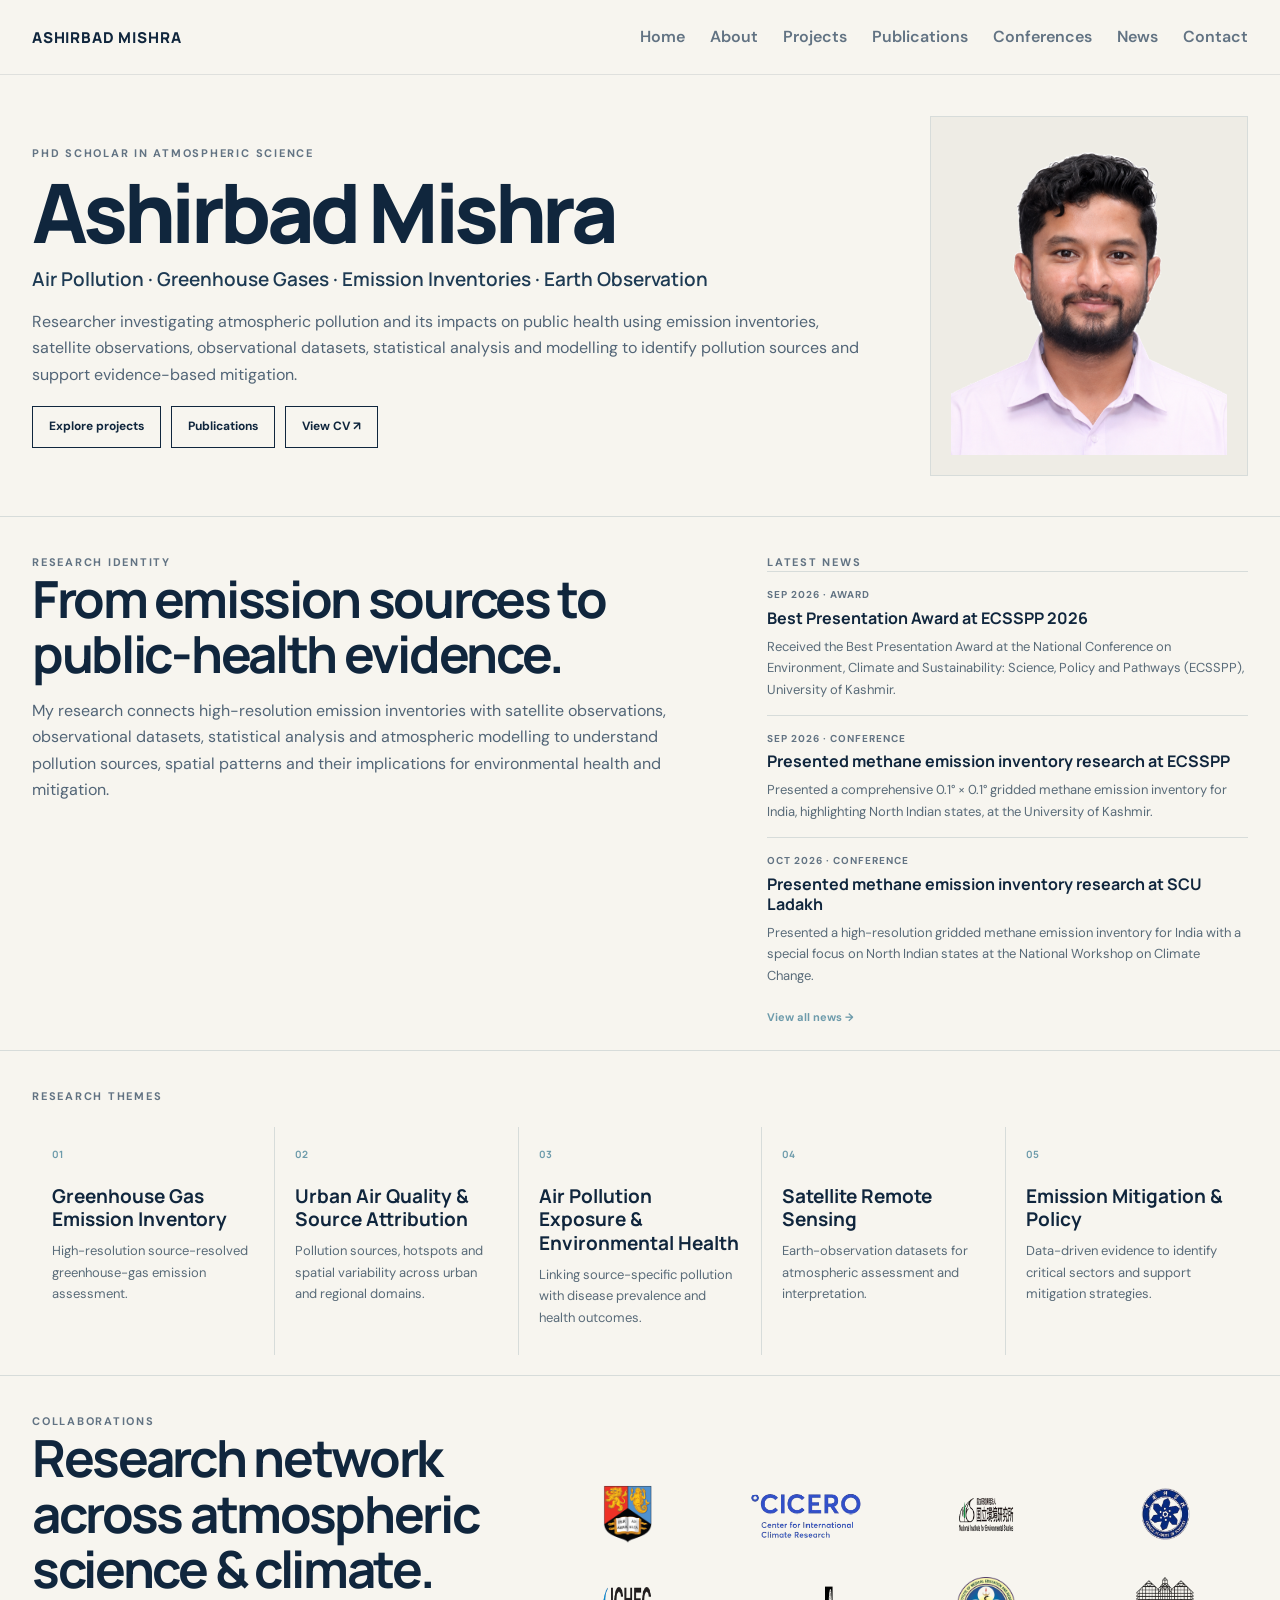
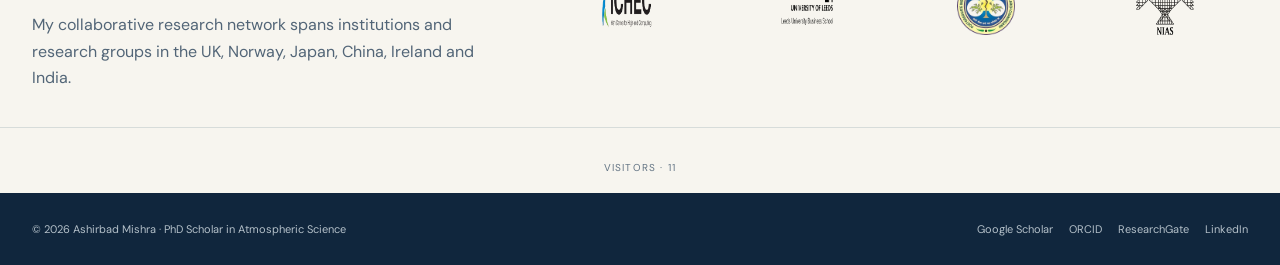
==== commit e5145d77: "Add files via upload" ====
--- a/index.html
+++ b/index.html
@@ -10,9 +10,9 @@
 <section><div class="wrap intro-grid"><div><!-- EDIT TEXT: research identity section -->
 <div class="eyebrow">Research identity</div><h2>From emission sources to public-health evidence.</h2><p class="lead">My research connects high-resolution emission inventories with satellite observations, observational datasets, statistical analysis and atmospheric modelling to understand pollution sources, spatial patterns and their implications for environmental health and mitigation.</p></div><div><!-- EDIT TEXT: latest-news items can be updated here -->
 <div class="eyebrow">Latest news</div>
-<div class="news-item"><div class="news-meta">June 2026 · Conference</div><h3>Mercury Management in India</h3><p>Oral presentation at the national workshop on Mercury Management in India, IIT Madras.</p></div>
-<div class="news-item"><div class="news-meta">2026 · Publication</div><h3>A gridded methane emission dataset for India</h3><p>High-resolution methane emission research published in <em>Earth System Science Data</em>.</p></div>
-<div class="news-item"><div class="news-meta">2026 · Publication</div><h3>FASTag technology and climate action</h3><p>Transport-policy research published in <em>Transport Policy</em>.</p></div>
+<div class="news-item"><div class="news-meta">Sep 2026 · Award</div><h3>Best Presentation Award at ECSSPP 2026</h3><p>Received the Best Presentation Award at the National Conference on Environment, Climate and Sustainability: Science, Policy and Pathways (ECSSPP), University of Kashmir.</p></div>
+<div class="news-item"><div class="news-meta">Sep 2026 · Conference</div><h3>Presented methane emission inventory research at ECSSPP</h3><p>Presented a comprehensive 0.1° × 0.1° gridded methane emission inventory for India, highlighting North Indian states, at the University of Kashmir.</p></div>
+<div class="news-item"><div class="news-meta">Oct 2026 · Conference</div><h3>Presented methane emission inventory research at SCU Ladakh</h3><p>Presented a high-resolution gridded methane emission inventory for India with a special focus on North Indian states at the National Workshop on Climate Change.</p></div>
 <a class="doi" href="news.html">View all news →</a></div></div></section>
 <section><div class="wrap"><!-- EDIT TEXT: research themes -->
 <div class="eyebrow">Research themes</div><div class="themes">
--- a/css/style.css
+++ b/css/style.css
@@ -5,7 +5,7 @@
 section{padding:20px 0;border-bottom:1px solid var(--line)}h2{font:700 clamp(34px,4vw,52px)/1.08 Manrope,Arial;letter-spacing:-.045em;margin:0 0 10px}h3{font:700 19px/1.25 Manrope,Arial;margin:0 0 8px}.intro-grid{display:grid;grid-template-columns:minmax(0,1fr) minmax(310px,.7fr);gap:48px}.news-item{padding:15px 0;border-top:1px solid var(--line)}.news-meta{font-size:10px;text-transform:uppercase;letter-spacing:.1em;color:var(--slate);font-weight:700}.news-item h3{font-size:16px;margin-top:4px}.news-item p{margin:0;color:#596b79;font-size:13px}
 .themes{display:grid;grid-template-columns:repeat(5,minmax(0,1fr));gap:1px;background:var(--line);margin-top:22px}.theme{background:var(--paper);padding:20px;min-height:150px}.theme span,.tag{font:700 10px Manrope,Arial;color:var(--accent);display:block;margin-bottom:24px}.theme p,.project p{font-size:13px;color:#596b79;margin:0 0 7px}.project p:last-child{margin-bottom:0}.project strong{color:var(--navy);font-weight:700}.collabs{display:grid;grid-template-columns:.8fr 1.2fr;gap:44px;align-items:center}.logos{display:grid;grid-template-columns:repeat(4,minmax(0,1fr));gap:14px}.logo-box{min-height:78px;border:none;display:flex;align-items:center;justify-content:center;text-align:center;padding:10px;color:#7e8c96;font-size:10px}.logo-box img{max-width:100%;max-height:58px;width:auto;height:auto;object-fit:contain}.counter{text-align:center;padding:16px 0;font-size:10px;color:var(--slate);letter-spacing:.12em;text-transform:uppercase}
 .page-head{padding:20px 0 28px;border-bottom:1px solid var(--line)}.page-title{font:700 clamp(42px,5vw,66px)/1.05 Manrope,Arial;letter-spacing:-.05em;margin:4px 0 8px}.page-head p{max-width:850px;color:#596b79;font-size:15px;margin:0}.content{padding:36px 0 55px}.two-col{display:grid;grid-template-columns:minmax(0,1fr) minmax(0,1fr);gap:72px}.timeline{border-top:1px solid var(--line)}.tl{display:grid;grid-template-columns:130px 1fr;gap:25px;padding:19px 0;border-bottom:1px solid var(--line)}.tl time{font-size:11px;color:var(--slate);font-weight:700}.tl p{margin:0;font-size:14px;color:#566777}.skills{display:flex;flex-wrap:wrap;gap:8px}.skill{border:1px solid var(--line);padding:6px 9px;font-size:11px;color:var(--slate)}.metric-grid{display:grid;grid-template-columns:repeat(5,minmax(0,1fr));gap:1px;background:var(--line);margin:0 0 30px}.metric{background:var(--paper);padding:22px}.metric strong{font:800 30px Manrope,Arial;display:block}.metric span{font-size:10px;color:var(--slate);text-transform:uppercase;letter-spacing:.08em}
-.project-grid{display:grid;grid-template-columns:1fr;gap:18px}.project{border:1px solid var(--line);padding:22px;min-height:0}.pub-year,.conf-year{font:700 25px Manrope,Arial;margin:42px 0 10px}.pub,.conf{border-top:1px solid var(--line);padding:20px 0}.pub-title,.conf-title{font:700 17px/1.4 Manrope,Arial}.authors,.venue{font-size:13px;color:#596b79;margin-top:6px}.venue{font-style:italic}.doi{display:inline-block;margin-top:7px;color:var(--accent);font-size:11px;font-weight:700}.contrib{margin-top:9px;color:#425566;font-size:13px}.contrib strong{color:var(--navy)}.conf-type{font-size:11px;font-weight:700;margin-top:9px}.conf-description{max-width:900px;color:#596b79;font-size:13px;margin-top:7px}
+.project-grid{display:grid;grid-template-columns:1fr;gap:18px}.project{border:1px solid var(--line);padding:22px;min-height:0}.pub-year,.conf-year{font:700 25px Manrope,Arial;margin:42px 0 10px}.pub,.conf{border-top:1px solid var(--line);padding:20px 0}.conf{display:grid;grid-template-columns:32px minmax(0,1fr);column-gap:10px;align-items:start}.conf-number{grid-column:1;grid-row:1;font:700 13px Manrope,Arial;color:var(--slate);padding-top:2px}.conf-title,.conf .venue,.conf .conf-type,.conf .conf-description{grid-column:2}.pub-title,.conf-title{font:700 17px/1.4 Manrope,Arial}.authors,.venue{font-size:13px;color:#596b79;margin-top:6px}.venue{font-style:italic}.doi{display:inline-block;margin-top:7px;color:var(--accent);font-size:11px;font-weight:700}.contrib{margin-top:9px;color:#425566;font-size:13px}.contrib strong{color:var(--navy)}.conf-type{font-size:11px;font-weight:700;margin-top:9px}.conf-description{max-width:900px;color:#596b79;font-size:13px;margin-top:7px}
 .contact-grid{display:grid;grid-template-columns:.7fr 1.3fr;gap:52px}.contact-list{display:grid;gap:12px;margin-top:18px;font-size:14px}.contact-note{font-size:13px;color:#637381}.form-grid{display:grid;grid-template-columns:1fr 1fr;gap:16px}.field{display:flex;flex-direction:column;gap:6px}.full{grid-column:1/-1}label{font-size:10px;font-weight:700;color:var(--slate);text-transform:uppercase;letter-spacing:.09em}input,textarea,select{font:14px "DM Sans";padding:12px 13px;background:var(--white);border:1px solid var(--line);color:var(--navy);min-height:44px}textarea{min-height:150px;resize:vertical}.edit-note{background:#eef2f0;border:1px solid var(--line);padding:13px 15px;font-size:12px;color:#566777;margin-bottom:24px}
 footer{background:var(--navy);color:#b4c0c9;padding:27px 0;font-size:11px}.footer{display:flex;justify-content:space-between;gap:20px}.footer-links{display:flex;gap:16px}
 @media(max-width:1050px){.themes{grid-template-columns:repeat(2,1fr)}.intro-grid,.collabs,.contact-grid,.two-col{grid-template-columns:1fr}.logos{grid-template-columns:repeat(4,1fr)}.hero-grid{grid-template-columns:1fr}.hero-image{max-width:330px}.project-grid{grid-template-columns:1fr}}
